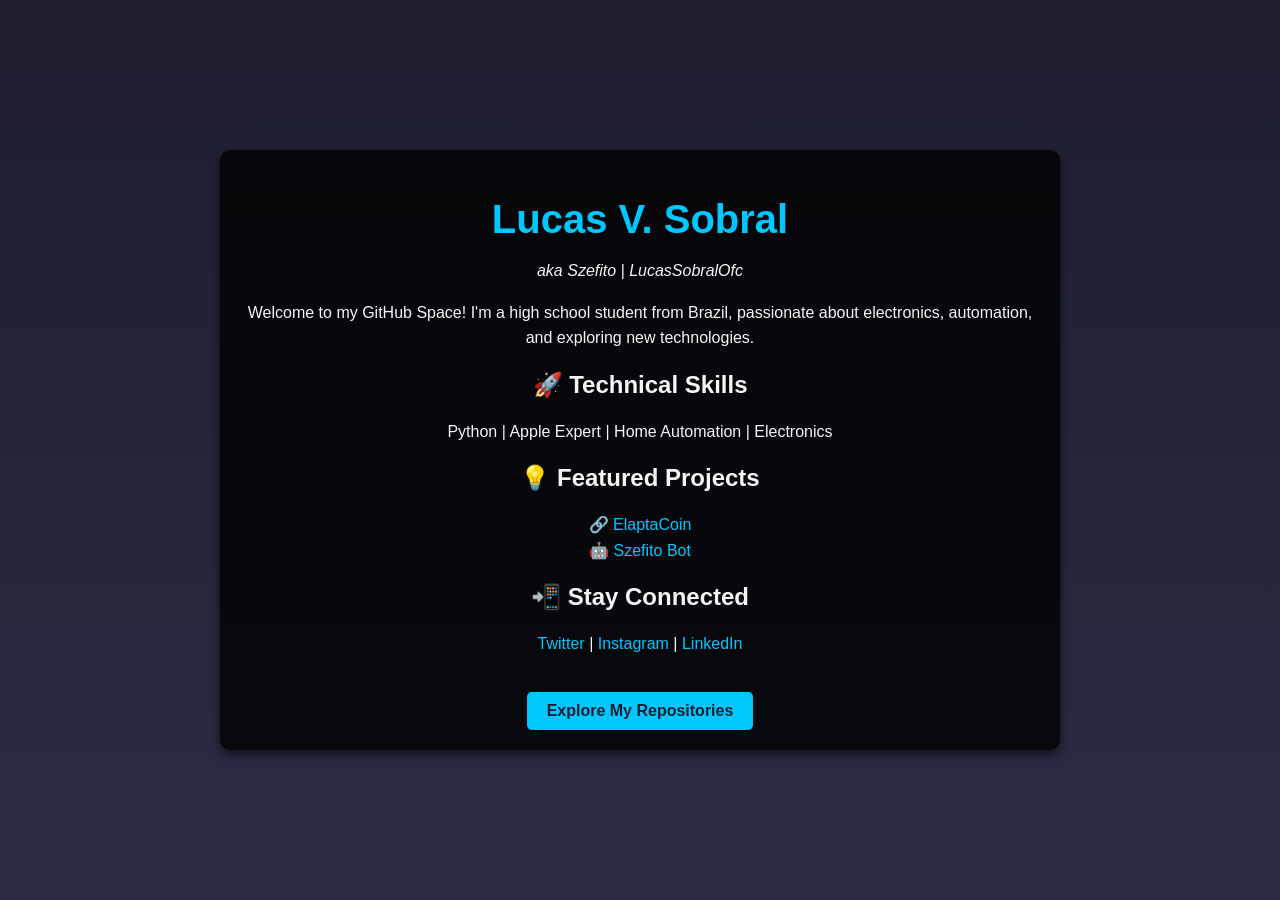
==== index.html @ 91c77571 "Create index.html" ====
<!DOCTYPE html>
<html lang="en">
<head>
  <meta charset="UTF-8">
  <meta name="viewport" content="width=device-width, initial-scale=1.0">
  <title>Lucas V. Sobral - GitHub Space</title>
  <style>
    body {
      font-family: Arial, sans-serif;
      margin: 0;
      padding: 0;
      background: linear-gradient(to bottom, #1e1e2f, #2b2b45);
      color: #f5f5f5;
      display: flex;
      justify-content: center;
      align-items: center;
      min-height: 100vh;
    }

    .container {
      max-width: 800px;
      text-align: center;
      background: rgba(0, 0, 0, 0.8);
      padding: 20px;
      border-radius: 10px;
      box-shadow: 0 4px 10px rgba(0, 0, 0, 0.6);
    }

    h1 {
      font-size: 2.5rem;
      margin-bottom: 10px;
      color: #00c8ff;
    }

    p {
      font-size: 1rem;
      line-height: 1.6;
    }

    a {
      color: #00c8ff;
      text-decoration: none;
    }

    a:hover {
      text-decoration: underline;
    }

    .skills, .projects, .contact {
      margin: 20px 0;
    }

    .button {
      display: inline-block;
      margin-top: 15px;
      padding: 10px 20px;
      background: #00c8ff;
      color: #1e1e2f;
      text-decoration: none;
      border-radius: 5px;
      font-weight: bold;
      transition: background 0.3s ease;
    }

    .button:hover {
      background: #007b9e;
    }
  </style>
</head>
<body>
  <div class="container">
    <h1>Lucas V. Sobral</h1>
    <p><em>aka Szefito | LucasSobralOfc</em></p>
    <p>Welcome to my GitHub Space! I'm a high school student from Brazil, passionate about electronics, automation, and exploring new technologies.</p>

    <div class="skills">
      <h2>🚀 Technical Skills</h2>
      <p>Python | Apple Expert | Home Automation | Electronics</p>
    </div>

    <div class="projects">
      <h2>💡 Featured Projects</h2>
      <p>
        🔗 <a href="https://github.com/your-elaptacoin-repo">ElaptaCoin</a><br>
        🤖 <a href="https://github.com/your-szefito-bot-repo">Szefito Bot</a>
      </p>
    </div>

    <div class="contact">
      <h2>📲 Stay Connected</h2>
      <p>
        <a href="https://twitter.com/takszefito">Twitter</a> | 
        <a href="https://instagram.com/lucassobralofc">Instagram</a> | 
        <a href="https://linkedin.com/in/lucassobralofc">LinkedIn</a>
      </p>
    </div>

    <a class="button" href="https://github.com/lucassobral">Explore My Repositories</a>
  </div>
</body>
</html>
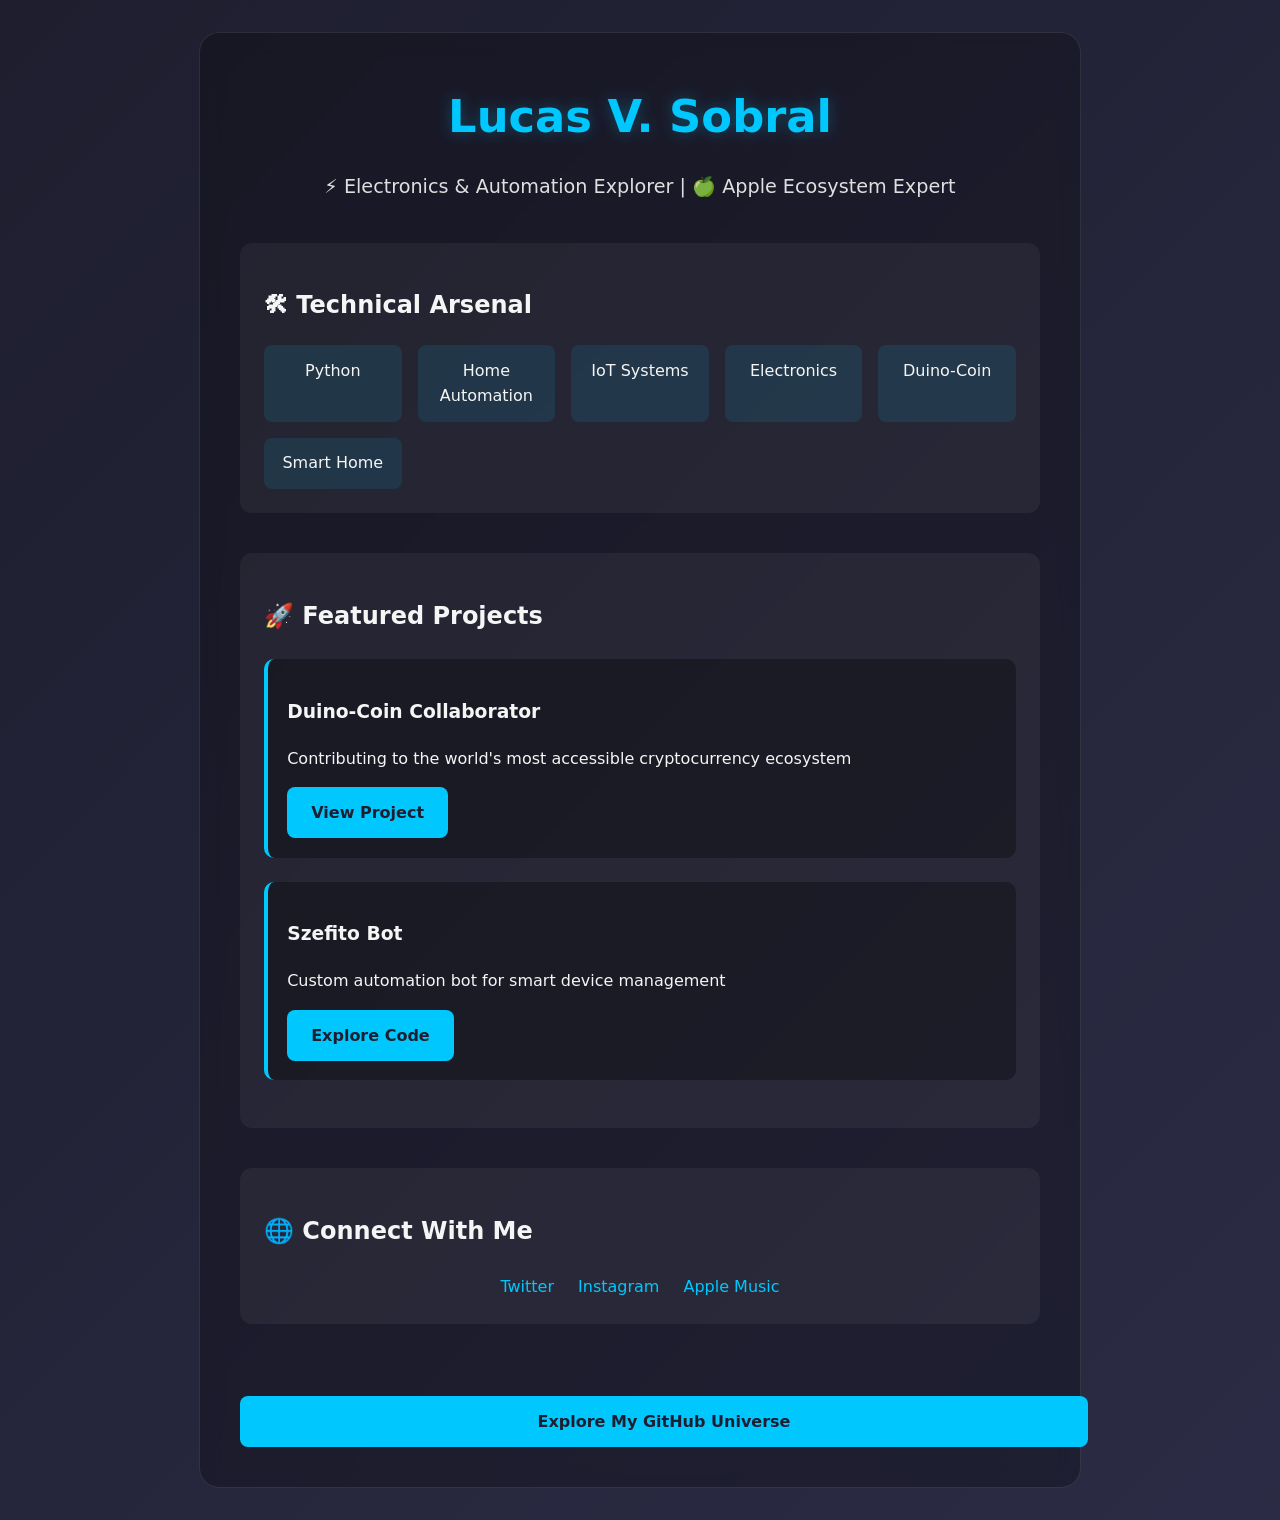
==== commit 3bbd329c: "Update index.html, improved ui and added logos." ====
--- a/index.html
+++ b/index.html
@@ -3,99 +3,200 @@
 <head>
   <meta charset="UTF-8">
   <meta name="viewport" content="width=device-width, initial-scale=1.0">
-  <title>Lucas V. Sobral - GitHub Space</title>
+  <title>Lucas V. Sobral | Tech Enthusiast</title>
   <style>
+    :root {
+      --primary: #00c8ff;
+      --secondary: #2b2b45;
+      --background: #1e1e2f;
+    }
+
+    @keyframes fadeIn {
+      from { opacity: 0; transform: translateY(20px); }
+      to { opacity: 1; transform: translateY(0); }
+    }
+
     body {
-      font-family: Arial, sans-serif;
+      font-family: 'Segoe UI', system-ui, sans-serif;
       margin: 0;
-      padding: 0;
-      background: linear-gradient(to bottom, #1e1e2f, #2b2b45);
+      padding: 2rem;
+      background: linear-gradient(135deg, var(--background), var(--secondary));
       color: #f5f5f5;
-      display: flex;
-      justify-content: center;
-      align-items: center;
       min-height: 100vh;
+      line-height: 1.6;
     }
 
     .container {
       max-width: 800px;
+      margin: 0 auto;
+      background: rgba(0, 0, 0, 0.25);
+      padding: 2.5rem;
+      border-radius: 20px;
+      backdrop-filter: blur(10px);
+      animation: fadeIn 0.8s ease-out;
+      border: 1px solid rgba(255, 255, 255, 0.1);
+    }
+
+    .profile-header {
       text-align: center;
-      background: rgba(0, 0, 0, 0.8);
-      padding: 20px;
+      margin-bottom: 2.5rem;
+    }
+
+    h1 {
+      font-size: 2.8rem;
+      margin: 0.5rem 0;
+      color: var(--primary);
+      text-shadow: 0 0 15px rgba(0, 200, 255, 0.3);
+    }
+
+    .tagline {
+      font-size: 1.2rem;
+      opacity: 0.9;
+    }
+
+    .section {
+      margin: 2.5rem 0;
+      padding: 1.5rem;
+      background: rgba(255, 255, 255, 0.05);
+      border-radius: 12px;
+      transition: transform 0.3s ease;
+    }
+
+    .section:hover {
+      transform: translateY(-5px);
+    }
+
+    .skills-grid {
+      display: grid;
+      grid-template-columns: repeat(auto-fit, minmax(120px, 1fr));
+      gap: 1rem;
+      margin-top: 1rem;
+    }
+
+    .skill-item {
+      padding: 0.8rem;
+      background: rgba(0, 200, 255, 0.1);
+      border-radius: 8px;
+      text-align: center;
+      font-weight: 500;
+    }
+
+    .project-card {
+      margin: 1.5rem 0;
+      padding: 1.2rem;
+      background: rgba(0, 0, 0, 0.3);
       border-radius: 10px;
-      box-shadow: 0 4px 10px rgba(0, 0, 0, 0.6);
-    }
-
-    h1 {
-      font-size: 2.5rem;
-      margin-bottom: 10px;
-      color: #00c8ff;
-    }
-
-    p {
-      font-size: 1rem;
-      line-height: 1.6;
+      border-left: 4px solid var(--primary);
+    }
+
+    .button {
+      display: inline-flex;
+      align-items: center;
+      gap: 0.5rem;
+      padding: 0.8rem 1.5rem;
+      background: var(--primary);
+      color: var(--background);
+      border-radius: 8px;
+      font-weight: 600;
+      transition: all 0.3s ease;
+      text-decoration: none;
+    }
+
+    .button:hover {
+      transform: scale(1.05);
+      box-shadow: 0 0 20px rgba(0, 200, 255, 0.4);
+    }
+
+    .social-links {
+      display: flex;
+      gap: 1.5rem;
+      justify-content: center;
+      margin-top: 1.5rem;
     }
 
     a {
-      color: #00c8ff;
+      color: var(--primary);
       text-decoration: none;
-    }
-
-    a:hover {
-      text-decoration: underline;
-    }
-
-    .skills, .projects, .contact {
-      margin: 20px 0;
-    }
-
-    .button {
-      display: inline-block;
-      margin-top: 15px;
-      padding: 10px 20px;
-      background: #00c8ff;
-      color: #1e1e2f;
-      text-decoration: none;
-      border-radius: 5px;
-      font-weight: bold;
-      transition: background 0.3s ease;
-    }
-
-    .button:hover {
-      background: #007b9e;
+      position: relative;
+    }
+
+    a::after {
+      content: '';
+      position: absolute;
+      bottom: -2px;
+      left: 0;
+      width: 0;
+      height: 2px;
+      background: var(--primary);
+      transition: width 0.3s ease;
+    }
+
+    a:hover::after {
+      width: 100%;
+    }
+
+    @media (max-width: 768px) {
+      .container {
+        padding: 1.5rem;
+        margin: 1rem;
+      }
+      
+      h1 {
+        font-size: 2rem;
+      }
     }
   </style>
 </head>
 <body>
   <div class="container">
-    <h1>Lucas V. Sobral</h1>
-    <p><em>aka Szefito | LucasSobralOfc</em></p>
-    <p>Welcome to my GitHub Space! I'm a high school student from Brazil, passionate about electronics, automation, and exploring new technologies.</p>
-
-    <div class="skills">
-      <h2>🚀 Technical Skills</h2>
-      <p>Python | Apple Expert | Home Automation | Electronics</p>
-    </div>
-
-    <div class="projects">
-      <h2>💡 Featured Projects</h2>
-      <p>
-        🔗 <a href="https://github.com/your-elaptacoin-repo">ElaptaCoin</a><br>
-        🤖 <a href="https://github.com/your-szefito-bot-repo">Szefito Bot</a>
-      </p>
-    </div>
-
-    <div class="contact">
-      <h2>📲 Stay Connected</h2>
-      <p>
-        <a href="https://twitter.com/takszefito">Twitter</a> | 
-        <a href="https://instagram.com/lucassobralofc">Instagram</a> | 
-        <a href="https://linkedin.com/in/lucassobralofc">LinkedIn</a>
-      </p>
-    </div>
-
-    <a class="button" href="https://github.com/lucassobral">Explore My Repositories</a>
+    <header class="profile-header">
+      <h1>Lucas V. Sobral</h1>
+      <p class="tagline">⚡ Electronics & Automation Explorer | 🍏 Apple Ecosystem Expert</p>
+    </header>
+
+    <section class="section">
+      <h2>🛠 Technical Arsenal</h2>
+      <div class="skills-grid">
+        <div class="skill-item">Python</div>
+        <div class="skill-item">Home Automation</div>
+        <div class="skill-item">IoT Systems</div>
+        <div class="skill-item">Electronics</div>
+        <div class="skill-item">Duino-Coin</div>
+        <div class="skill-item">Smart Home</div>
+      </div>
+    </section>
+
+    <section class="section">
+      <h2>🚀 Featured Projects</h2>
+      <div class="project-card">
+        <h3>Duino-Coin Collaborator</h3>
+        <p>Contributing to the world's most accessible cryptocurrency ecosystem</p>
+        <a href="https://github.com/revoxhere/duinocoin" class="button">
+          <span>View Project</span>
+        </a>
+      </div>
+
+      <div class="project-card">
+        <h3>Szefito Bot</h3>
+        <p>Custom automation bot for smart device management</p>
+        <a href="https://github.com/lucassobralofc/szefito-bot" class="button">
+          <span>Explore Code</span>
+        </a>
+      </div>
+    </section>
+
+    <section class="section">
+      <h2>🌐 Connect With Me</h2>
+      <div class="social-links">
+        <a href="https://twitter.com/takszefito" target="_blank">Twitter</a>
+        <a href="https://instagram.com/lucassobralofc" target="_blank">Instagram</a>
+        <a href="https://music.apple.com/profile/lucassobralofc" target="_blank">Apple Music</a>
+      </div>
+    </section>
+
+    <a href="https://github.com/lucassobralofc" class="button" style="width: 100%; justify-content: center; margin-top: 2rem;">
+      Explore My GitHub Universe
+    </a>
   </div>
 </body>
 </html>
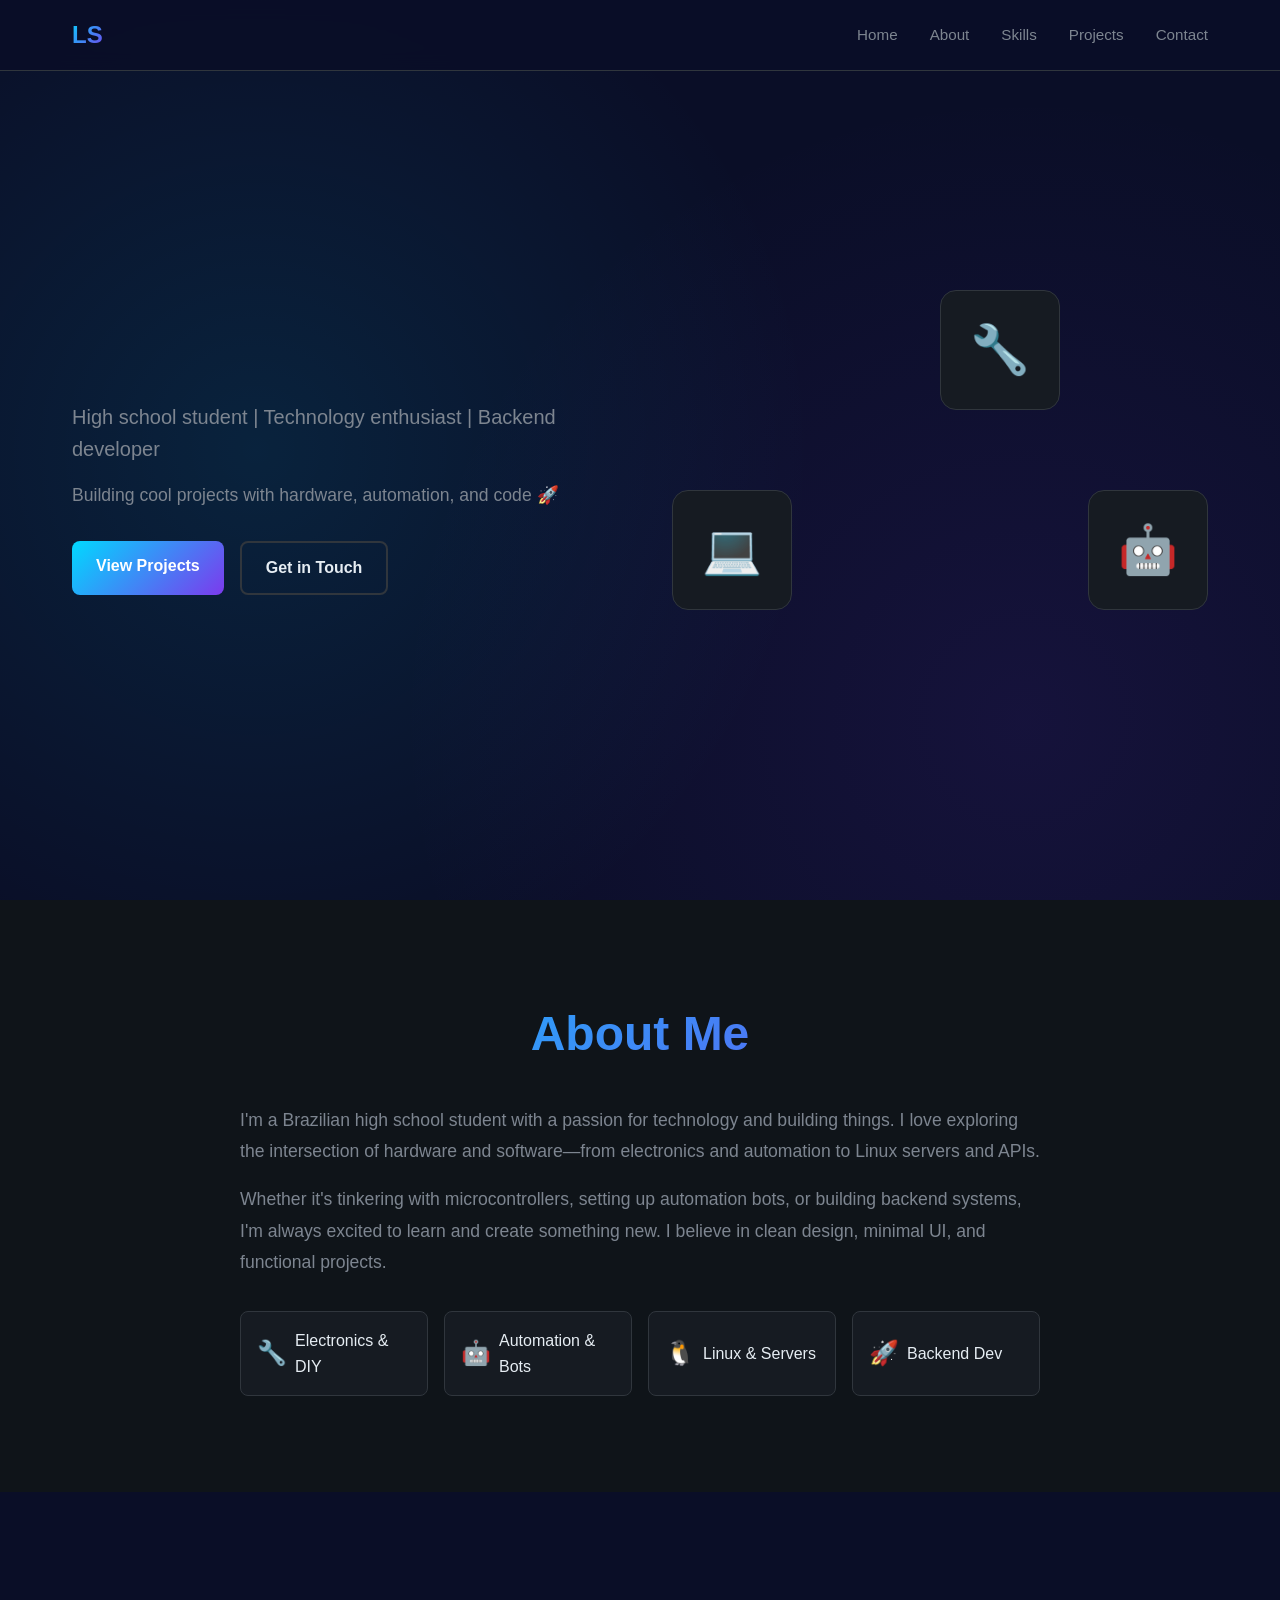
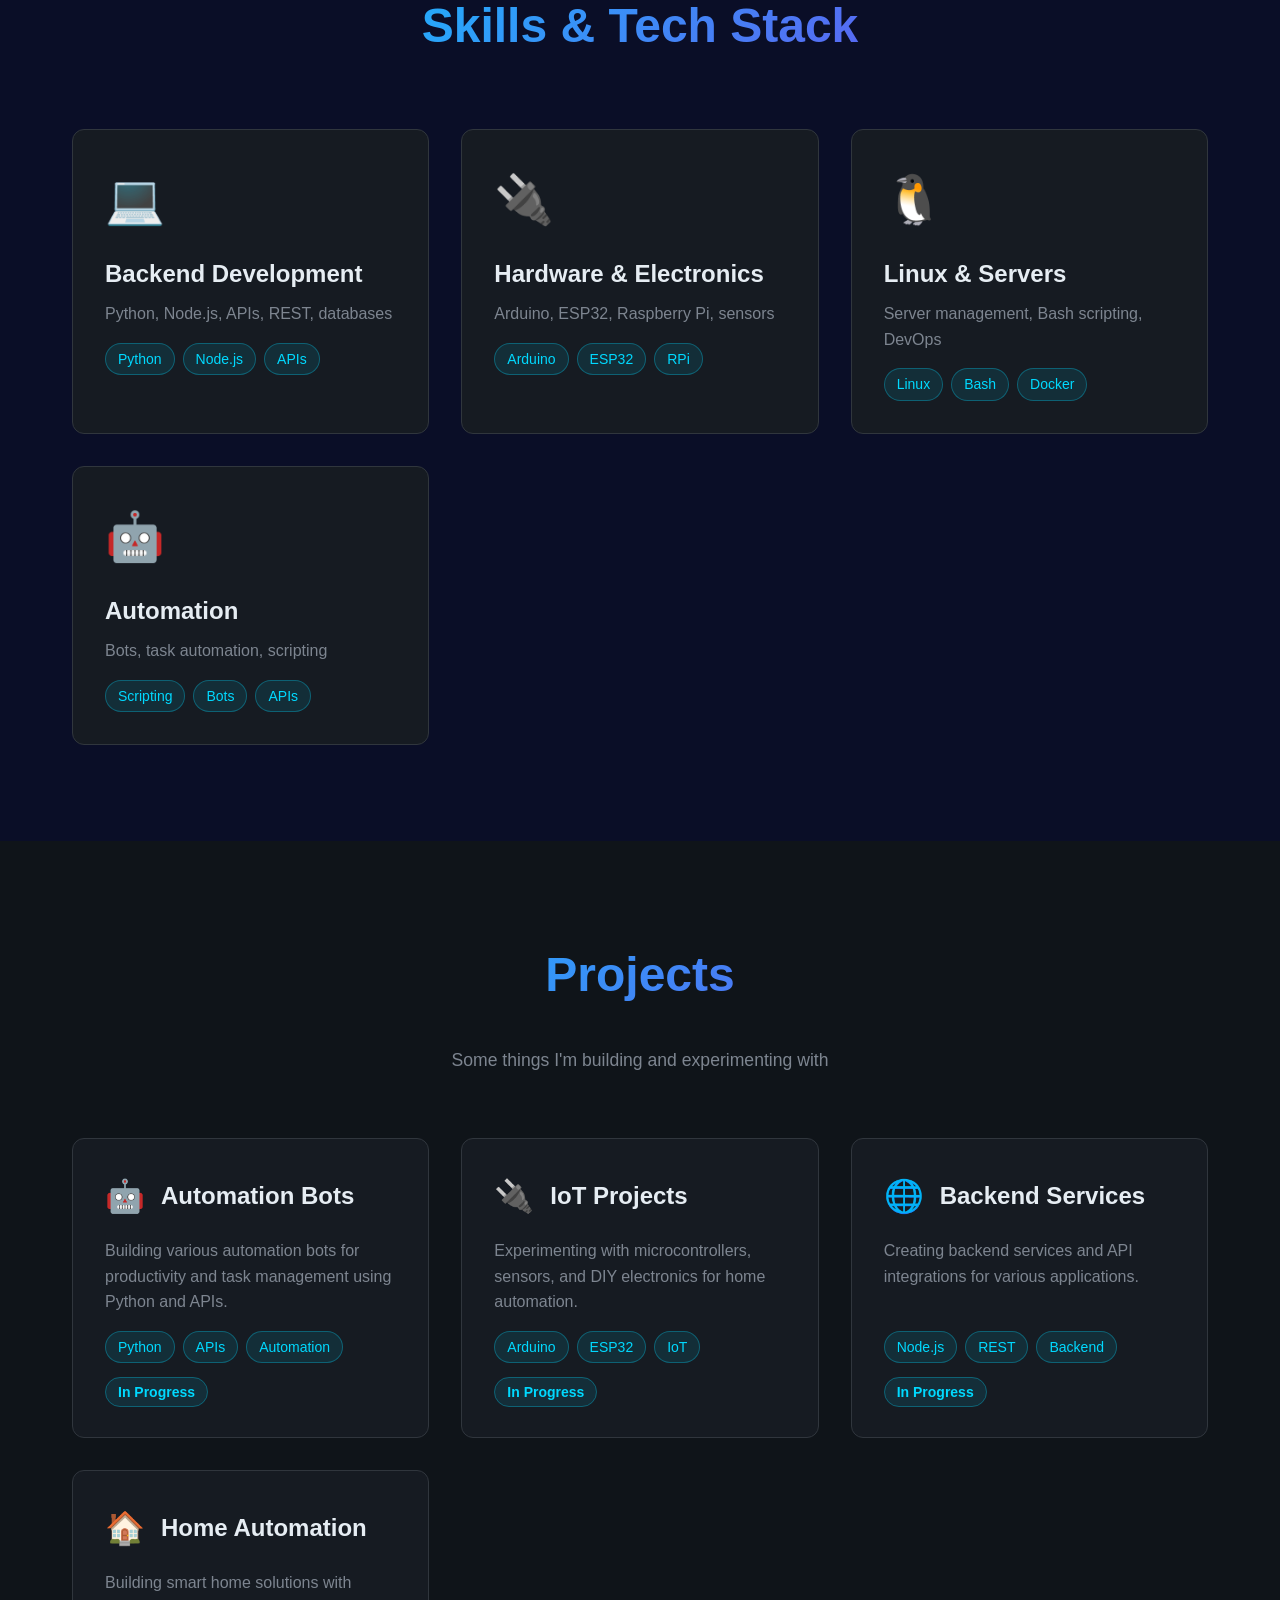
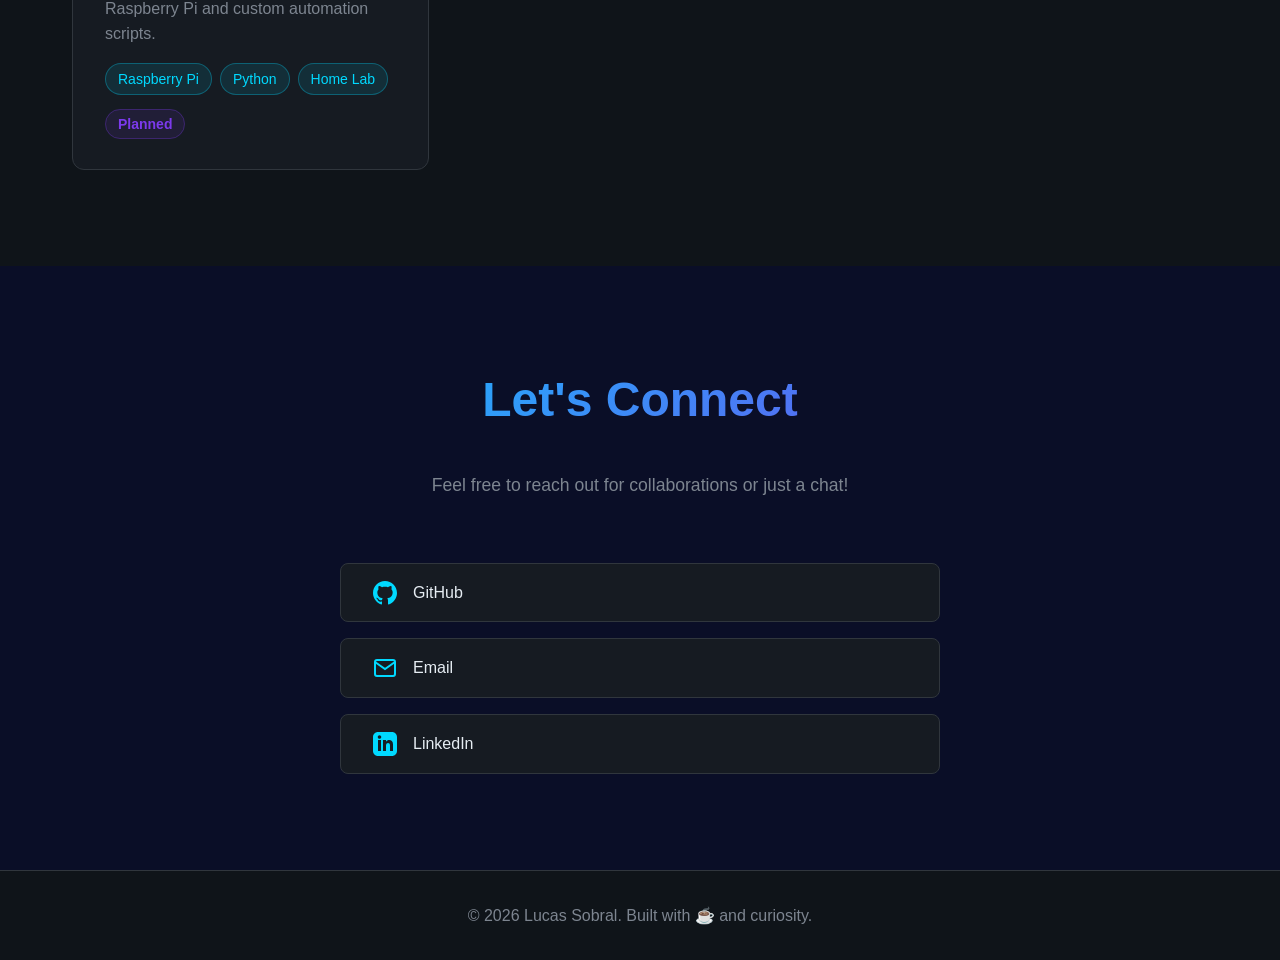
==== commit aea9cbef: "Create GitHub profile README and personal website Co-authored-by: lucassobralofc <123247947+lucassob" ====
--- a/index.html
+++ b/index.html
@@ -1,202 +1,269 @@
 <!DOCTYPE html>
 <html lang="en">
 <head>
-  <meta charset="UTF-8">
-  <meta name="viewport" content="width=device-width, initial-scale=1.0">
-  <title>Lucas V. Sobral | Tech Enthusiast</title>
-  <style>
-    :root {
-      --primary: #00c8ff;
-      --secondary: #2b2b45;
-      --background: #1e1e2f;
-    }
-
-    @keyframes fadeIn {
-      from { opacity: 0; transform: translateY(20px); }
-      to { opacity: 1; transform: translateY(0); }
-    }
-
-    body {
-      font-family: 'Segoe UI', system-ui, sans-serif;
-      margin: 0;
-      padding: 2rem;
-      background: linear-gradient(135deg, var(--background), var(--secondary));
-      color: #f5f5f5;
-      min-height: 100vh;
-      line-height: 1.6;
-    }
-
-    .container {
-      max-width: 800px;
-      margin: 0 auto;
-      background: rgba(0, 0, 0, 0.25);
-      padding: 2.5rem;
-      border-radius: 20px;
-      backdrop-filter: blur(10px);
-      animation: fadeIn 0.8s ease-out;
-      border: 1px solid rgba(255, 255, 255, 0.1);
-    }
-
-    .profile-header {
-      text-align: center;
-      margin-bottom: 2.5rem;
-    }
-
-    h1 {
-      font-size: 2.8rem;
-      margin: 0.5rem 0;
-      color: var(--primary);
-      text-shadow: 0 0 15px rgba(0, 200, 255, 0.3);
-    }
-
-    .tagline {
-      font-size: 1.2rem;
-      opacity: 0.9;
-    }
-
-    .section {
-      margin: 2.5rem 0;
-      padding: 1.5rem;
-      background: rgba(255, 255, 255, 0.05);
-      border-radius: 12px;
-      transition: transform 0.3s ease;
-    }
-
-    .section:hover {
-      transform: translateY(-5px);
-    }
-
-    .skills-grid {
-      display: grid;
-      grid-template-columns: repeat(auto-fit, minmax(120px, 1fr));
-      gap: 1rem;
-      margin-top: 1rem;
-    }
-
-    .skill-item {
-      padding: 0.8rem;
-      background: rgba(0, 200, 255, 0.1);
-      border-radius: 8px;
-      text-align: center;
-      font-weight: 500;
-    }
-
-    .project-card {
-      margin: 1.5rem 0;
-      padding: 1.2rem;
-      background: rgba(0, 0, 0, 0.3);
-      border-radius: 10px;
-      border-left: 4px solid var(--primary);
-    }
-
-    .button {
-      display: inline-flex;
-      align-items: center;
-      gap: 0.5rem;
-      padding: 0.8rem 1.5rem;
-      background: var(--primary);
-      color: var(--background);
-      border-radius: 8px;
-      font-weight: 600;
-      transition: all 0.3s ease;
-      text-decoration: none;
-    }
-
-    .button:hover {
-      transform: scale(1.05);
-      box-shadow: 0 0 20px rgba(0, 200, 255, 0.4);
-    }
-
-    .social-links {
-      display: flex;
-      gap: 1.5rem;
-      justify-content: center;
-      margin-top: 1.5rem;
-    }
-
-    a {
-      color: var(--primary);
-      text-decoration: none;
-      position: relative;
-    }
-
-    a::after {
-      content: '';
-      position: absolute;
-      bottom: -2px;
-      left: 0;
-      width: 0;
-      height: 2px;
-      background: var(--primary);
-      transition: width 0.3s ease;
-    }
-
-    a:hover::after {
-      width: 100%;
-    }
-
-    @media (max-width: 768px) {
-      .container {
-        padding: 1.5rem;
-        margin: 1rem;
-      }
-      
-      h1 {
-        font-size: 2rem;
-      }
-    }
-  </style>
+    <meta charset="UTF-8">
+    <meta name="viewport" content="width=device-width, initial-scale=1.0">
+    <meta name="description" content="Lucas Sobral - Brazilian high school student passionate about technology, electronics, and backend development.">
+    <meta name="author" content="Lucas Sobral">
+    <title>Lucas Sobral | Developer & Tech Enthusiast</title>
+    <link rel="stylesheet" href="styles.css">
 </head>
 <body>
-  <div class="container">
-    <header class="profile-header">
-      <h1>Lucas V. Sobral</h1>
-      <p class="tagline">⚡ Electronics & Automation Explorer | 🍏 Apple Ecosystem Expert</p>
-    </header>
-
-    <section class="section">
-      <h2>🛠 Technical Arsenal</h2>
-      <div class="skills-grid">
-        <div class="skill-item">Python</div>
-        <div class="skill-item">Home Automation</div>
-        <div class="skill-item">IoT Systems</div>
-        <div class="skill-item">Electronics</div>
-        <div class="skill-item">Duino-Coin</div>
-        <div class="skill-item">Smart Home</div>
-      </div>
-    </section>
-
-    <section class="section">
-      <h2>🚀 Featured Projects</h2>
-      <div class="project-card">
-        <h3>Duino-Coin Collaborator</h3>
-        <p>Contributing to the world's most accessible cryptocurrency ecosystem</p>
-        <a href="https://github.com/revoxhere/duinocoin" class="button">
-          <span>View Project</span>
-        </a>
-      </div>
-
-      <div class="project-card">
-        <h3>Szefito Bot</h3>
-        <p>Custom automation bot for smart device management</p>
-        <a href="https://github.com/lucassobralofc/szefito-bot" class="button">
-          <span>Explore Code</span>
-        </a>
-      </div>
-    </section>
-
-    <section class="section">
-      <h2>🌐 Connect With Me</h2>
-      <div class="social-links">
-        <a href="https://twitter.com/takszefito" target="_blank">Twitter</a>
-        <a href="https://instagram.com/lucassobralofc" target="_blank">Instagram</a>
-        <a href="https://music.apple.com/profile/lucassobralofc" target="_blank">Apple Music</a>
-      </div>
-    </section>
-
-    <a href="https://github.com/lucassobralofc" class="button" style="width: 100%; justify-content: center; margin-top: 2rem;">
-      Explore My GitHub Universe
-    </a>
-  </div>
+    <!-- Navigation -->
+    <nav class="navbar">
+        <div class="container nav-container">
+            <a href="#" class="logo">LS</a>
+            <ul class="nav-menu" id="navMenu">
+                <li><a href="#home" class="nav-link">Home</a></li>
+                <li><a href="#about" class="nav-link">About</a></li>
+                <li><a href="#skills" class="nav-link">Skills</a></li>
+                <li><a href="#projects" class="nav-link">Projects</a></li>
+                <li><a href="#contact" class="nav-link">Contact</a></li>
+            </ul>
+            <button class="hamburger" id="hamburger">
+                <span></span>
+                <span></span>
+                <span></span>
+            </button>
+        </div>
+    </nav>
+
+    <!-- Hero Section -->
+    <section id="home" class="hero">
+        <div class="container hero-container">
+            <div class="hero-content">
+                <h1 class="hero-title">
+                    Hi, I'm <span class="gradient-text">Lucas Sobral</span>
+                </h1>
+                <p class="hero-subtitle">
+                    High school student | Technology enthusiast | Backend developer
+                </p>
+                <p class="hero-description">
+                    Building cool projects with hardware, automation, and code 🚀
+                </p>
+                <div class="hero-buttons">
+                    <a href="#projects" class="btn btn-primary">View Projects</a>
+                    <a href="#contact" class="btn btn-secondary">Get in Touch</a>
+                </div>
+            </div>
+            <div class="hero-image">
+                <div class="floating-card">
+                    <span class="emoji">🔧</span>
+                </div>
+                <div class="floating-card delay-1">
+                    <span class="emoji">💻</span>
+                </div>
+                <div class="floating-card delay-2">
+                    <span class="emoji">🤖</span>
+                </div>
+            </div>
+        </div>
+    </section>
+
+    <!-- About Section -->
+    <section id="about" class="about">
+        <div class="container">
+            <h2 class="section-title">About Me</h2>
+            <div class="about-content">
+                <div class="about-text">
+                    <p>
+                        I'm a Brazilian high school student with a passion for technology and building things. 
+                        I love exploring the intersection of hardware and software—from electronics and automation 
+                        to Linux servers and APIs.
+                    </p>
+                    <p>
+                        Whether it's tinkering with microcontrollers, setting up automation bots, or building backend 
+                        systems, I'm always excited to learn and create something new. I believe in clean design, 
+                        minimal UI, and functional projects.
+                    </p>
+                    <div class="about-highlights">
+                        <div class="highlight-item">
+                            <span class="highlight-icon">🔧</span>
+                            <span>Electronics & DIY</span>
+                        </div>
+                        <div class="highlight-item">
+                            <span class="highlight-icon">🤖</span>
+                            <span>Automation & Bots</span>
+                        </div>
+                        <div class="highlight-item">
+                            <span class="highlight-icon">🐧</span>
+                            <span>Linux & Servers</span>
+                        </div>
+                        <div class="highlight-item">
+                            <span class="highlight-icon">🚀</span>
+                            <span>Backend Dev</span>
+                        </div>
+                    </div>
+                </div>
+            </div>
+        </div>
+    </section>
+
+    <!-- Skills Section -->
+    <section id="skills" class="skills">
+        <div class="container">
+            <h2 class="section-title">Skills & Tech Stack</h2>
+            <div class="skills-grid">
+                <div class="skill-card">
+                    <div class="skill-icon">💻</div>
+                    <h3>Backend Development</h3>
+                    <p>Python, Node.js, APIs, REST, databases</p>
+                    <div class="skill-tags">
+                        <span class="tag">Python</span>
+                        <span class="tag">Node.js</span>
+                        <span class="tag">APIs</span>
+                    </div>
+                </div>
+                <div class="skill-card">
+                    <div class="skill-icon">🔌</div>
+                    <h3>Hardware & Electronics</h3>
+                    <p>Arduino, ESP32, Raspberry Pi, sensors</p>
+                    <div class="skill-tags">
+                        <span class="tag">Arduino</span>
+                        <span class="tag">ESP32</span>
+                        <span class="tag">RPi</span>
+                    </div>
+                </div>
+                <div class="skill-card">
+                    <div class="skill-icon">🐧</div>
+                    <h3>Linux & Servers</h3>
+                    <p>Server management, Bash scripting, DevOps</p>
+                    <div class="skill-tags">
+                        <span class="tag">Linux</span>
+                        <span class="tag">Bash</span>
+                        <span class="tag">Docker</span>
+                    </div>
+                </div>
+                <div class="skill-card">
+                    <div class="skill-icon">🤖</div>
+                    <h3>Automation</h3>
+                    <p>Bots, task automation, scripting</p>
+                    <div class="skill-tags">
+                        <span class="tag">Scripting</span>
+                        <span class="tag">Bots</span>
+                        <span class="tag">APIs</span>
+                    </div>
+                </div>
+            </div>
+        </div>
+    </section>
+
+    <!-- Projects Section -->
+    <section id="projects" class="projects">
+        <div class="container">
+            <h2 class="section-title">Projects</h2>
+            <p class="section-subtitle">Some things I'm building and experimenting with</p>
+            <div class="projects-grid">
+                <div class="project-card">
+                    <div class="project-header">
+                        <span class="project-icon">🤖</span>
+                        <h3>Automation Bots</h3>
+                    </div>
+                    <p class="project-description">
+                        Building various automation bots for productivity and task management using Python and APIs.
+                    </p>
+                    <div class="project-tags">
+                        <span class="tag">Python</span>
+                        <span class="tag">APIs</span>
+                        <span class="tag">Automation</span>
+                    </div>
+                    <div class="project-status">
+                        <span class="status-badge in-progress">In Progress</span>
+                    </div>
+                </div>
+                <div class="project-card">
+                    <div class="project-header">
+                        <span class="project-icon">🔌</span>
+                        <h3>IoT Projects</h3>
+                    </div>
+                    <p class="project-description">
+                        Experimenting with microcontrollers, sensors, and DIY electronics for home automation.
+                    </p>
+                    <div class="project-tags">
+                        <span class="tag">Arduino</span>
+                        <span class="tag">ESP32</span>
+                        <span class="tag">IoT</span>
+                    </div>
+                    <div class="project-status">
+                        <span class="status-badge in-progress">In Progress</span>
+                    </div>
+                </div>
+                <div class="project-card">
+                    <div class="project-header">
+                        <span class="project-icon">🌐</span>
+                        <h3>Backend Services</h3>
+                    </div>
+                    <p class="project-description">
+                        Creating backend services and API integrations for various applications.
+                    </p>
+                    <div class="project-tags">
+                        <span class="tag">Node.js</span>
+                        <span class="tag">REST</span>
+                        <span class="tag">Backend</span>
+                    </div>
+                    <div class="project-status">
+                        <span class="status-badge in-progress">In Progress</span>
+                    </div>
+                </div>
+                <div class="project-card">
+                    <div class="project-header">
+                        <span class="project-icon">🏠</span>
+                        <h3>Home Automation</h3>
+                    </div>
+                    <p class="project-description">
+                        Building smart home solutions with Raspberry Pi and custom automation scripts.
+                    </p>
+                    <div class="project-tags">
+                        <span class="tag">Raspberry Pi</span>
+                        <span class="tag">Python</span>
+                        <span class="tag">Home Lab</span>
+                    </div>
+                    <div class="project-status">
+                        <span class="status-badge planned">Planned</span>
+                    </div>
+                </div>
+            </div>
+        </div>
+    </section>
+
+    <!-- Contact Section -->
+    <section id="contact" class="contact">
+        <div class="container">
+            <h2 class="section-title">Let's Connect</h2>
+            <p class="section-subtitle">Feel free to reach out for collaborations or just a chat!</p>
+            <div class="contact-content">
+                <div class="contact-links">
+                    <a href="https://github.com/lucassobralofc" target="_blank" class="contact-link">
+                        <svg class="contact-icon" viewBox="0 0 24 24" fill="currentColor">
+                            <path d="M12 0c-6.626 0-12 5.373-12 12 0 5.302 3.438 9.8 8.207 11.387.599.111.793-.261.793-.577v-2.234c-3.338.726-4.033-1.416-4.033-1.416-.546-1.387-1.333-1.756-1.333-1.756-1.089-.745.083-.729.083-.729 1.205.084 1.839 1.237 1.839 1.237 1.07 1.834 2.807 1.304 3.492.997.107-.775.418-1.305.762-1.604-2.665-.305-5.467-1.334-5.467-5.931 0-1.311.469-2.381 1.236-3.221-.124-.303-.535-1.524.117-3.176 0 0 1.008-.322 3.301 1.23.957-.266 1.983-.399 3.003-.404 1.02.005 2.047.138 3.006.404 2.291-1.552 3.297-1.23 3.297-1.23.653 1.653.242 2.874.118 3.176.77.84 1.235 1.911 1.235 3.221 0 4.609-2.807 5.624-5.479 5.921.43.372.823 1.102.823 2.222v3.293c0 .319.192.694.801.576 4.765-1.589 8.199-6.086 8.199-11.386 0-6.627-5.373-12-12-12z"/>
+                        </svg>
+                        <span>GitHub</span>
+                    </a>
+                    <a href="mailto:lucassobral@example.com" class="contact-link">
+                        <svg class="contact-icon" viewBox="0 0 24 24" fill="none" stroke="currentColor" stroke-width="2">
+                            <path d="M4 4h16c1.1 0 2 .9 2 2v12c0 1.1-.9 2-2 2H4c-1.1 0-2-.9-2-2V6c0-1.1.9-2 2-2z"></path>
+                            <polyline points="22,6 12,13 2,6"></polyline>
+                        </svg>
+                        <span>Email</span>
+                    </a>
+                    <a href="https://linkedin.com/in/lucassobral" target="_blank" class="contact-link">
+                        <svg class="contact-icon" viewBox="0 0 24 24" fill="currentColor">
+                            <path d="M19 0h-14c-2.761 0-5 2.239-5 5v14c0 2.761 2.239 5 5 5h14c2.762 0 5-2.239 5-5v-14c0-2.761-2.238-5-5-5zm-11 19h-3v-11h3v11zm-1.5-12.268c-.966 0-1.75-.79-1.75-1.764s.784-1.764 1.75-1.764 1.75.79 1.75 1.764-.783 1.764-1.75 1.764zm13.5 12.268h-3v-5.604c0-3.368-4-3.113-4 0v5.604h-3v-11h3v1.765c1.396-2.586 7-2.777 7 2.476v6.759z"/>
+                        </svg>
+                        <span>LinkedIn</span>
+                    </a>
+                </div>
+            </div>
+        </div>
+    </section>
+
+    <!-- Footer -->
+    <footer class="footer">
+        <div class="container">
+            <p>&copy; 2026 Lucas Sobral. Built with ☕ and curiosity.</p>
+        </div>
+    </footer>
+
+    <script src="script.js"></script>
 </body>
 </html>
--- a/styles.css
+++ b/styles.css
@@ -0,0 +1,649 @@
+/* ===========================
+   CSS Reset & Base Styles
+   =========================== */
+* {
+    margin: 0;
+    padding: 0;
+    box-sizing: border-box;
+}
+
+:root {
+    /* Colors */
+    --bg-primary: #0a0e27;
+    --bg-secondary: #0f1419;
+    --bg-card: #161b22;
+    --text-primary: #e6edf3;
+    --text-secondary: #7d8590;
+    --accent-primary: #00d9ff;
+    --accent-secondary: #7c3aed;
+    --border-color: #30363d;
+    --gradient: linear-gradient(135deg, #00d9ff 0%, #7c3aed 100%);
+    
+    /* Spacing */
+    --spacing-xs: 0.5rem;
+    --spacing-sm: 1rem;
+    --spacing-md: 2rem;
+    --spacing-lg: 4rem;
+    --spacing-xl: 6rem;
+    
+    /* Typography */
+    --font-primary: -apple-system, BlinkMacSystemFont, 'Segoe UI', 'Roboto', 'Helvetica', 'Arial', sans-serif;
+    --font-mono: 'SF Mono', 'Monaco', 'Inconsolata', 'Fira Code', monospace;
+    
+    /* Transitions */
+    --transition: all 0.3s cubic-bezier(0.4, 0, 0.2, 1);
+}
+
+html {
+    scroll-behavior: smooth;
+}
+
+body {
+    font-family: var(--font-primary);
+    background-color: var(--bg-primary);
+    color: var(--text-primary);
+    line-height: 1.6;
+    overflow-x: hidden;
+}
+
+.container {
+    max-width: 1200px;
+    margin: 0 auto;
+    padding: 0 var(--spacing-md);
+}
+
+/* ===========================
+   Navigation
+   =========================== */
+.navbar {
+    position: fixed;
+    top: 0;
+    width: 100%;
+    background-color: rgba(10, 14, 39, 0.95);
+    backdrop-filter: blur(10px);
+    border-bottom: 1px solid var(--border-color);
+    z-index: 1000;
+    transition: var(--transition);
+}
+
+.navbar.scrolled {
+    box-shadow: 0 4px 12px rgba(0, 0, 0, 0.3);
+}
+
+.nav-container {
+    display: flex;
+    justify-content: space-between;
+    align-items: center;
+    padding: 1rem var(--spacing-md);
+}
+
+.logo {
+    font-size: 1.5rem;
+    font-weight: 700;
+    color: var(--text-primary);
+    text-decoration: none;
+    background: var(--gradient);
+    -webkit-background-clip: text;
+    -webkit-text-fill-color: transparent;
+    background-clip: text;
+}
+
+.nav-menu {
+    display: flex;
+    list-style: none;
+    gap: var(--spacing-md);
+}
+
+.nav-link {
+    color: var(--text-secondary);
+    text-decoration: none;
+    font-size: 0.95rem;
+    font-weight: 500;
+    transition: var(--transition);
+    position: relative;
+}
+
+.nav-link::after {
+    content: '';
+    position: absolute;
+    bottom: -5px;
+    left: 0;
+    width: 0;
+    height: 2px;
+    background: var(--gradient);
+    transition: var(--transition);
+}
+
+.nav-link:hover {
+    color: var(--text-primary);
+}
+
+.nav-link:hover::after {
+    width: 100%;
+}
+
+.hamburger {
+    display: none;
+    flex-direction: column;
+    gap: 5px;
+    background: none;
+    border: none;
+    cursor: pointer;
+}
+
+.hamburger span {
+    width: 25px;
+    height: 2px;
+    background-color: var(--text-primary);
+    transition: var(--transition);
+}
+
+/* ===========================
+   Hero Section
+   =========================== */
+.hero {
+    min-height: 100vh;
+    display: flex;
+    align-items: center;
+    padding-top: 80px;
+    position: relative;
+    overflow: hidden;
+}
+
+.hero::before {
+    content: '';
+    position: absolute;
+    top: 0;
+    left: 0;
+    right: 0;
+    bottom: 0;
+    background: radial-gradient(circle at 20% 50%, rgba(0, 217, 255, 0.1) 0%, transparent 50%),
+                radial-gradient(circle at 80% 80%, rgba(124, 58, 237, 0.1) 0%, transparent 50%);
+    pointer-events: none;
+}
+
+.hero-container {
+    display: grid;
+    grid-template-columns: 1fr 1fr;
+    gap: var(--spacing-lg);
+    align-items: center;
+    position: relative;
+    z-index: 1;
+}
+
+.hero-content {
+    animation: fadeInUp 1s ease-out;
+}
+
+.hero-title {
+    font-size: clamp(2.5rem, 5vw, 4rem);
+    font-weight: 700;
+    line-height: 1.2;
+    margin-bottom: var(--spacing-sm);
+}
+
+.gradient-text {
+    background: var(--gradient);
+    -webkit-background-clip: text;
+    -webkit-text-fill-color: transparent;
+    background-clip: text;
+}
+
+.hero-subtitle {
+    font-size: clamp(1rem, 2vw, 1.25rem);
+    color: var(--text-secondary);
+    margin-bottom: var(--spacing-sm);
+}
+
+.hero-description {
+    font-size: 1.1rem;
+    color: var(--text-secondary);
+    margin-bottom: var(--spacing-md);
+}
+
+.hero-buttons {
+    display: flex;
+    gap: var(--spacing-sm);
+    flex-wrap: wrap;
+}
+
+.btn {
+    padding: 0.75rem 1.5rem;
+    font-size: 1rem;
+    font-weight: 600;
+    text-decoration: none;
+    border-radius: 8px;
+    transition: var(--transition);
+    cursor: pointer;
+    border: none;
+    display: inline-block;
+}
+
+.btn-primary {
+    background: var(--gradient);
+    color: white;
+}
+
+.btn-primary:hover {
+    transform: translateY(-2px);
+    box-shadow: 0 8px 20px rgba(0, 217, 255, 0.3);
+}
+
+.btn-secondary {
+    background: transparent;
+    color: var(--text-primary);
+    border: 2px solid var(--border-color);
+}
+
+.btn-secondary:hover {
+    border-color: var(--accent-primary);
+    transform: translateY(-2px);
+}
+
+/* Hero Animation */
+.hero-image {
+    display: flex;
+    justify-content: center;
+    align-items: center;
+    position: relative;
+    height: 400px;
+}
+
+.floating-card {
+    position: absolute;
+    width: 120px;
+    height: 120px;
+    background: var(--bg-card);
+    border: 1px solid var(--border-color);
+    border-radius: 16px;
+    display: flex;
+    align-items: center;
+    justify-content: center;
+    animation: float 3s ease-in-out infinite;
+}
+
+.floating-card .emoji {
+    font-size: 3rem;
+}
+
+.floating-card:nth-child(1) {
+    top: 0;
+    left: 50%;
+    transform: translateX(-50%);
+}
+
+.floating-card:nth-child(2) {
+    bottom: 80px;
+    left: 0;
+    animation-delay: -1s;
+}
+
+.floating-card:nth-child(3) {
+    bottom: 80px;
+    right: 0;
+    animation-delay: -2s;
+}
+
+/* ===========================
+   About Section
+   =========================== */
+.about {
+    padding: var(--spacing-xl) 0;
+    background: var(--bg-secondary);
+}
+
+.section-title {
+    font-size: clamp(2rem, 4vw, 3rem);
+    text-align: center;
+    margin-bottom: var(--spacing-md);
+    background: var(--gradient);
+    -webkit-background-clip: text;
+    -webkit-text-fill-color: transparent;
+    background-clip: text;
+}
+
+.section-subtitle {
+    text-align: center;
+    color: var(--text-secondary);
+    font-size: 1.1rem;
+    margin-bottom: var(--spacing-lg);
+}
+
+.about-content {
+    max-width: 800px;
+    margin: 0 auto;
+}
+
+.about-text p {
+    font-size: 1.1rem;
+    line-height: 1.8;
+    color: var(--text-secondary);
+    margin-bottom: var(--spacing-sm);
+}
+
+.about-highlights {
+    display: grid;
+    grid-template-columns: repeat(auto-fit, minmax(150px, 1fr));
+    gap: var(--spacing-sm);
+    margin-top: var(--spacing-md);
+}
+
+.highlight-item {
+    background: var(--bg-card);
+    border: 1px solid var(--border-color);
+    padding: var(--spacing-sm);
+    border-radius: 8px;
+    display: flex;
+    align-items: center;
+    gap: var(--spacing-xs);
+    transition: var(--transition);
+}
+
+.highlight-item:hover {
+    border-color: var(--accent-primary);
+    transform: translateY(-2px);
+}
+
+.highlight-icon {
+    font-size: 1.5rem;
+}
+
+/* ===========================
+   Skills Section
+   =========================== */
+.skills {
+    padding: var(--spacing-xl) 0;
+}
+
+.skills-grid {
+    display: grid;
+    grid-template-columns: repeat(auto-fit, minmax(280px, 1fr));
+    gap: var(--spacing-md);
+    margin-top: var(--spacing-lg);
+}
+
+.skill-card {
+    background: var(--bg-card);
+    border: 1px solid var(--border-color);
+    padding: var(--spacing-md);
+    border-radius: 12px;
+    transition: var(--transition);
+}
+
+.skill-card:hover {
+    border-color: var(--accent-primary);
+    transform: translateY(-5px);
+    box-shadow: 0 10px 30px rgba(0, 217, 255, 0.2);
+}
+
+.skill-icon {
+    font-size: 3rem;
+    margin-bottom: var(--spacing-sm);
+}
+
+.skill-card h3 {
+    font-size: 1.5rem;
+    margin-bottom: var(--spacing-xs);
+    color: var(--text-primary);
+}
+
+.skill-card p {
+    color: var(--text-secondary);
+    margin-bottom: var(--spacing-sm);
+}
+
+.skill-tags {
+    display: flex;
+    flex-wrap: wrap;
+    gap: var(--spacing-xs);
+}
+
+.tag {
+    background: rgba(0, 217, 255, 0.1);
+    color: var(--accent-primary);
+    padding: 0.25rem 0.75rem;
+    border-radius: 20px;
+    font-size: 0.875rem;
+    border: 1px solid rgba(0, 217, 255, 0.3);
+}
+
+/* ===========================
+   Projects Section
+   =========================== */
+.projects {
+    padding: var(--spacing-xl) 0;
+    background: var(--bg-secondary);
+}
+
+.projects-grid {
+    display: grid;
+    grid-template-columns: repeat(auto-fit, minmax(300px, 1fr));
+    gap: var(--spacing-md);
+    margin-top: var(--spacing-lg);
+}
+
+.project-card {
+    background: var(--bg-card);
+    border: 1px solid var(--border-color);
+    padding: var(--spacing-md);
+    border-radius: 12px;
+    transition: var(--transition);
+    display: flex;
+    flex-direction: column;
+}
+
+.project-card:hover {
+    border-color: var(--accent-primary);
+    transform: translateY(-5px);
+    box-shadow: 0 10px 30px rgba(0, 217, 255, 0.2);
+}
+
+.project-header {
+    display: flex;
+    align-items: center;
+    gap: var(--spacing-sm);
+    margin-bottom: var(--spacing-sm);
+}
+
+.project-icon {
+    font-size: 2rem;
+}
+
+.project-header h3 {
+    font-size: 1.5rem;
+    color: var(--text-primary);
+}
+
+.project-description {
+    color: var(--text-secondary);
+    margin-bottom: var(--spacing-sm);
+    flex-grow: 1;
+}
+
+.project-tags {
+    display: flex;
+    flex-wrap: wrap;
+    gap: var(--spacing-xs);
+    margin-bottom: var(--spacing-sm);
+}
+
+.project-status {
+    margin-top: auto;
+}
+
+.status-badge {
+    padding: 0.375rem 0.75rem;
+    border-radius: 20px;
+    font-size: 0.875rem;
+    font-weight: 600;
+}
+
+.status-badge.in-progress {
+    background: rgba(0, 217, 255, 0.1);
+    color: var(--accent-primary);
+    border: 1px solid rgba(0, 217, 255, 0.3);
+}
+
+.status-badge.planned {
+    background: rgba(124, 58, 237, 0.1);
+    color: var(--accent-secondary);
+    border: 1px solid rgba(124, 58, 237, 0.3);
+}
+
+/* ===========================
+   Contact Section
+   =========================== */
+.contact {
+    padding: var(--spacing-xl) 0;
+}
+
+.contact-content {
+    max-width: 600px;
+    margin: 0 auto;
+}
+
+.contact-links {
+    display: flex;
+    flex-direction: column;
+    gap: var(--spacing-sm);
+    margin-top: var(--spacing-lg);
+}
+
+.contact-link {
+    display: flex;
+    align-items: center;
+    gap: var(--spacing-sm);
+    padding: var(--spacing-sm) var(--spacing-md);
+    background: var(--bg-card);
+    border: 1px solid var(--border-color);
+    border-radius: 8px;
+    text-decoration: none;
+    color: var(--text-primary);
+    transition: var(--transition);
+}
+
+.contact-link:hover {
+    border-color: var(--accent-primary);
+    transform: translateX(5px);
+}
+
+.contact-icon {
+    width: 24px;
+    height: 24px;
+    color: var(--accent-primary);
+}
+
+/* ===========================
+   Footer
+   =========================== */
+.footer {
+    background: var(--bg-secondary);
+    padding: var(--spacing-md) 0;
+    text-align: center;
+    border-top: 1px solid var(--border-color);
+}
+
+.footer p {
+    color: var(--text-secondary);
+}
+
+/* ===========================
+   Animations
+   =========================== */
+@keyframes fadeInUp {
+    from {
+        opacity: 0;
+        transform: translateY(30px);
+    }
+    to {
+        opacity: 1;
+        transform: translateY(0);
+    }
+}
+
+@keyframes float {
+    0%, 100% {
+        transform: translateY(0px);
+    }
+    50% {
+        transform: translateY(-20px);
+    }
+}
+
+/* ===========================
+   Responsive Design
+   =========================== */
+@media (max-width: 768px) {
+    .nav-menu {
+        position: fixed;
+        left: -100%;
+        top: 70px;
+        flex-direction: column;
+        background-color: var(--bg-secondary);
+        width: 100%;
+        text-align: center;
+        transition: var(--transition);
+        padding: var(--spacing-md) 0;
+        border-bottom: 1px solid var(--border-color);
+    }
+    
+    .nav-menu.active {
+        left: 0;
+    }
+    
+    .hamburger {
+        display: flex;
+    }
+    
+    .hamburger.active span:nth-child(1) {
+        transform: rotate(45deg) translate(5px, 5px);
+    }
+    
+    .hamburger.active span:nth-child(2) {
+        opacity: 0;
+    }
+    
+    .hamburger.active span:nth-child(3) {
+        transform: rotate(-45deg) translate(7px, -6px);
+    }
+    
+    .hero-container {
+        grid-template-columns: 1fr;
+        text-align: center;
+    }
+    
+    .hero-image {
+        display: none;
+    }
+    
+    .hero-buttons {
+        justify-content: center;
+    }
+    
+    .skills-grid,
+    .projects-grid {
+        grid-template-columns: 1fr;
+    }
+}
+
+@media (max-width: 480px) {
+    :root {
+        --spacing-md: 1rem;
+        --spacing-lg: 2rem;
+        --spacing-xl: 3rem;
+    }
+    
+    .container {
+        padding: 0 var(--spacing-sm);
+    }
+    
+    .hero-buttons {
+        flex-direction: column;
+        width: 100%;
+    }
+    
+    .btn {
+        width: 100%;
+        text-align: center;
+    }
+}
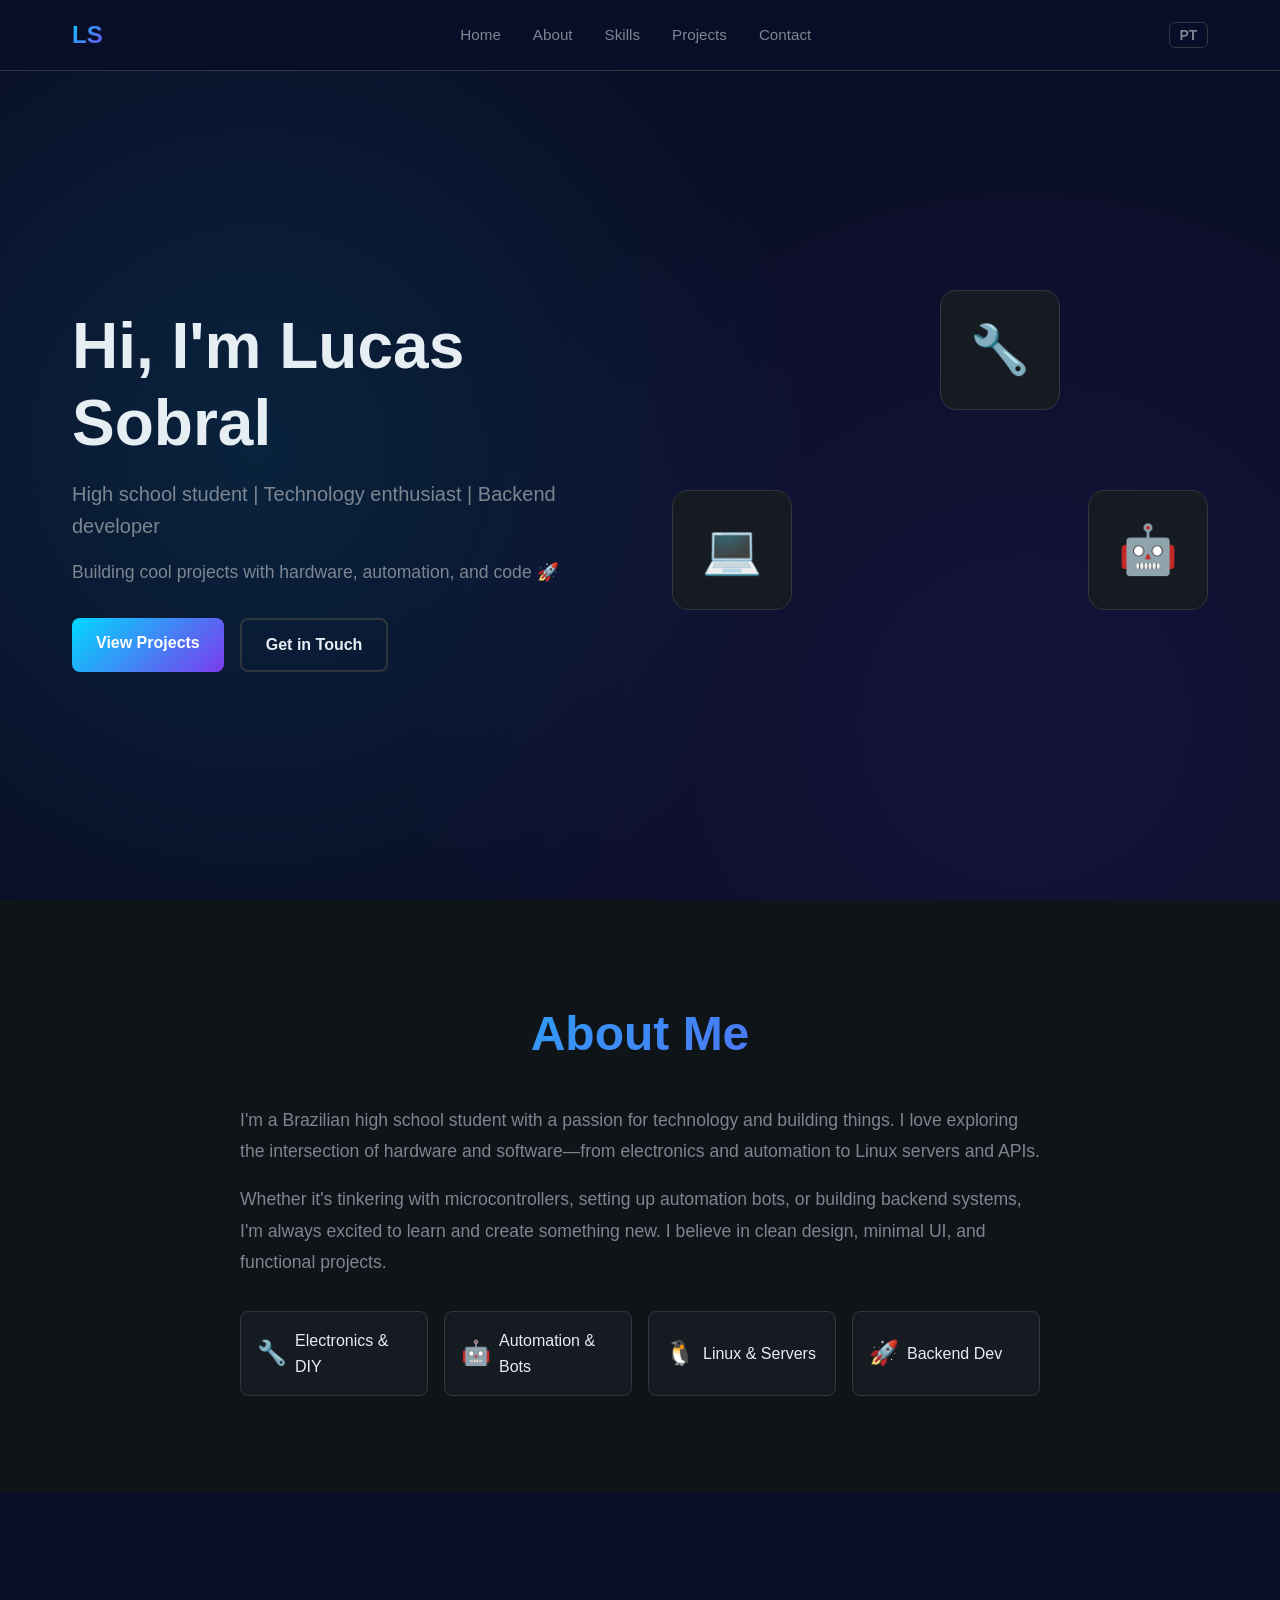
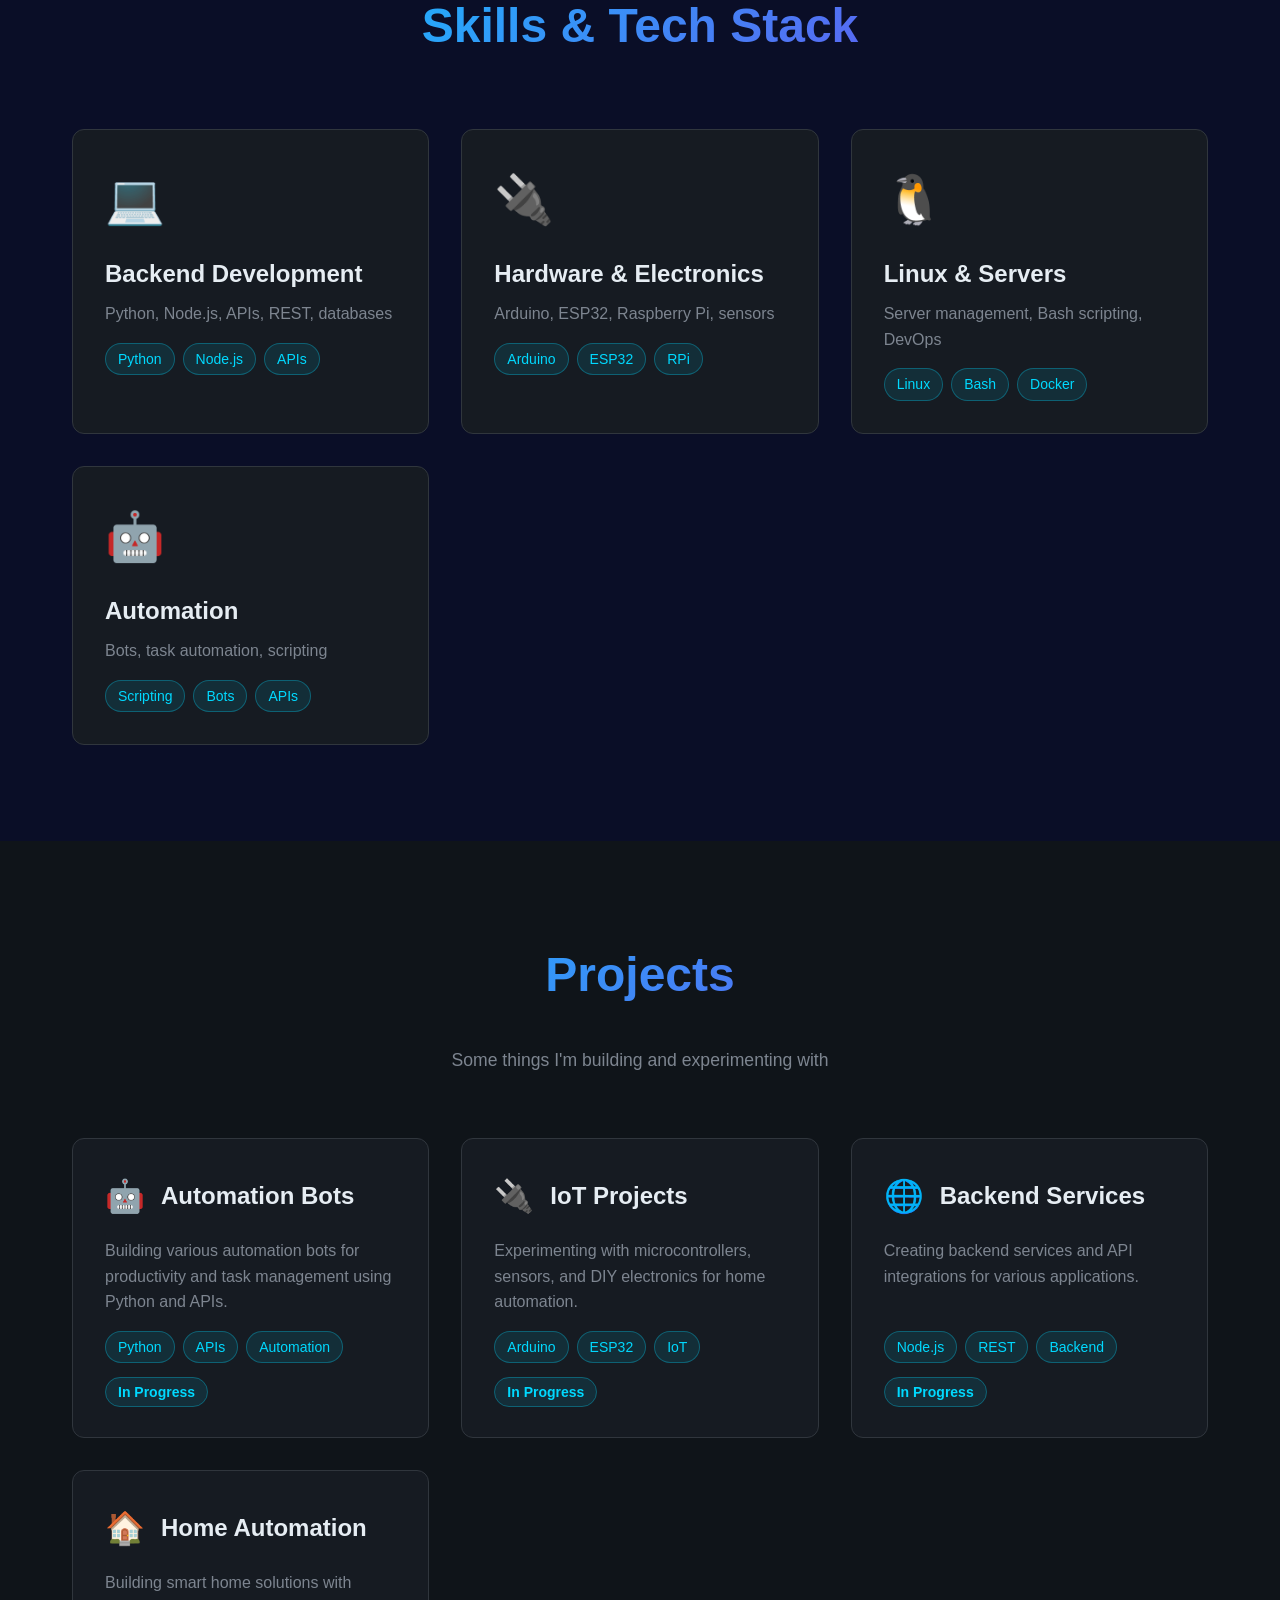
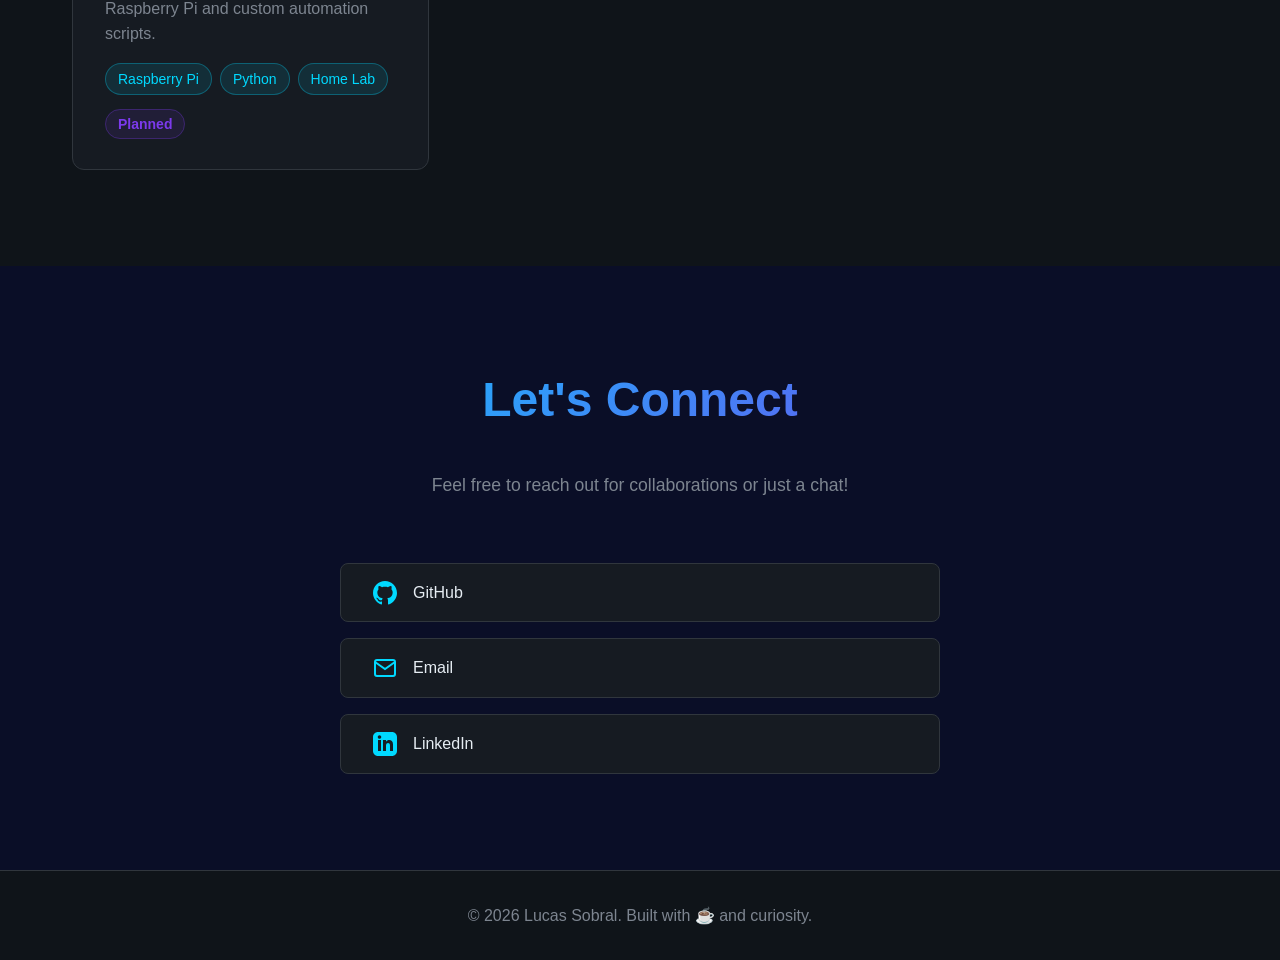
==== commit 0a44a1ef: "Add PT-BR translation with automatic language detection Co-authored-by: lucassobralofc <123247947+lu" ====
--- a/index.html
+++ b/index.html
@@ -1,5 +1,5 @@
 <!DOCTYPE html>
-<html lang="en">
+<html lang="en" id="htmlRoot">
 <head>
     <meta charset="UTF-8">
     <meta name="viewport" content="width=device-width, initial-scale=1.0">
@@ -14,12 +14,13 @@
         <div class="container nav-container">
             <a href="#" class="logo">LS</a>
             <ul class="nav-menu" id="navMenu">
-                <li><a href="#home" class="nav-link">Home</a></li>
-                <li><a href="#about" class="nav-link">About</a></li>
-                <li><a href="#skills" class="nav-link">Skills</a></li>
-                <li><a href="#projects" class="nav-link">Projects</a></li>
-                <li><a href="#contact" class="nav-link">Contact</a></li>
+                <li><a href="#home" class="nav-link" data-i18n="nav.home">Home</a></li>
+                <li><a href="#about" class="nav-link" data-i18n="nav.about">About</a></li>
+                <li><a href="#skills" class="nav-link" data-i18n="nav.skills">Skills</a></li>
+                <li><a href="#projects" class="nav-link" data-i18n="nav.projects">Projects</a></li>
+                <li><a href="#contact" class="nav-link" data-i18n="nav.contact">Contact</a></li>
             </ul>
+            <button class="lang-toggle" id="langToggle" aria-label="Toggle language">PT</button>
             <button class="hamburger" id="hamburger">
                 <span></span>
                 <span></span>
@@ -35,15 +36,15 @@
                 <h1 class="hero-title">
                     Hi, I'm <span class="gradient-text">Lucas Sobral</span>
                 </h1>
-                <p class="hero-subtitle">
+                <p class="hero-subtitle" data-i18n="hero.subtitle">
                     High school student | Technology enthusiast | Backend developer
                 </p>
-                <p class="hero-description">
+                <p class="hero-description" data-i18n="hero.description">
                     Building cool projects with hardware, automation, and code 🚀
                 </p>
                 <div class="hero-buttons">
-                    <a href="#projects" class="btn btn-primary">View Projects</a>
-                    <a href="#contact" class="btn btn-secondary">Get in Touch</a>
+                    <a href="#projects" class="btn btn-primary" data-i18n="hero.viewProjects">View Projects</a>
+                    <a href="#contact" class="btn btn-secondary" data-i18n="hero.getInTouch">Get in Touch</a>
                 </div>
             </div>
             <div class="hero-image">
@@ -63,15 +64,15 @@
     <!-- About Section -->
     <section id="about" class="about">
         <div class="container">
-            <h2 class="section-title">About Me</h2>
+            <h2 class="section-title" data-i18n="about.title">About Me</h2>
             <div class="about-content">
                 <div class="about-text">
-                    <p>
+                    <p data-i18n="about.p1">
                         I'm a Brazilian high school student with a passion for technology and building things. 
                         I love exploring the intersection of hardware and software—from electronics and automation 
                         to Linux servers and APIs.
                     </p>
-                    <p>
+                    <p data-i18n="about.p2">
                         Whether it's tinkering with microcontrollers, setting up automation bots, or building backend 
                         systems, I'm always excited to learn and create something new. I believe in clean design, 
                         minimal UI, and functional projects.
@@ -79,19 +80,19 @@
                     <div class="about-highlights">
                         <div class="highlight-item">
                             <span class="highlight-icon">🔧</span>
-                            <span>Electronics & DIY</span>
+                            <span data-i18n="about.electronics">Electronics & DIY</span>
                         </div>
                         <div class="highlight-item">
                             <span class="highlight-icon">🤖</span>
-                            <span>Automation & Bots</span>
+                            <span data-i18n="about.automation">Automation & Bots</span>
                         </div>
                         <div class="highlight-item">
                             <span class="highlight-icon">🐧</span>
-                            <span>Linux & Servers</span>
+                            <span data-i18n="about.linux">Linux & Servers</span>
                         </div>
                         <div class="highlight-item">
                             <span class="highlight-icon">🚀</span>
-                            <span>Backend Dev</span>
+                            <span data-i18n="about.backend">Backend Dev</span>
                         </div>
                     </div>
                 </div>
@@ -102,12 +103,12 @@
     <!-- Skills Section -->
     <section id="skills" class="skills">
         <div class="container">
-            <h2 class="section-title">Skills & Tech Stack</h2>
+            <h2 class="section-title" data-i18n="skills.title">Skills & Tech Stack</h2>
             <div class="skills-grid">
                 <div class="skill-card">
                     <div class="skill-icon">💻</div>
-                    <h3>Backend Development</h3>
-                    <p>Python, Node.js, APIs, REST, databases</p>
+                    <h3 data-i18n="skills.backend.title">Backend Development</h3>
+                    <p data-i18n="skills.backend.desc">Python, Node.js, APIs, REST, databases</p>
                     <div class="skill-tags">
                         <span class="tag">Python</span>
                         <span class="tag">Node.js</span>
@@ -116,8 +117,8 @@
                 </div>
                 <div class="skill-card">
                     <div class="skill-icon">🔌</div>
-                    <h3>Hardware & Electronics</h3>
-                    <p>Arduino, ESP32, Raspberry Pi, sensors</p>
+                    <h3 data-i18n="skills.hardware.title">Hardware & Electronics</h3>
+                    <p data-i18n="skills.hardware.desc">Arduino, ESP32, Raspberry Pi, sensors</p>
                     <div class="skill-tags">
                         <span class="tag">Arduino</span>
                         <span class="tag">ESP32</span>
@@ -126,8 +127,8 @@
                 </div>
                 <div class="skill-card">
                     <div class="skill-icon">🐧</div>
-                    <h3>Linux & Servers</h3>
-                    <p>Server management, Bash scripting, DevOps</p>
+                    <h3 data-i18n="skills.linux.title">Linux & Servers</h3>
+                    <p data-i18n="skills.linux.desc">Server management, Bash scripting, DevOps</p>
                     <div class="skill-tags">
                         <span class="tag">Linux</span>
                         <span class="tag">Bash</span>
@@ -136,8 +137,8 @@
                 </div>
                 <div class="skill-card">
                     <div class="skill-icon">🤖</div>
-                    <h3>Automation</h3>
-                    <p>Bots, task automation, scripting</p>
+                    <h3 data-i18n="skills.automation.title">Automation</h3>
+                    <p data-i18n="skills.automation.desc">Bots, task automation, scripting</p>
                     <div class="skill-tags">
                         <span class="tag">Scripting</span>
                         <span class="tag">Bots</span>
@@ -151,15 +152,15 @@
     <!-- Projects Section -->
     <section id="projects" class="projects">
         <div class="container">
-            <h2 class="section-title">Projects</h2>
-            <p class="section-subtitle">Some things I'm building and experimenting with</p>
+            <h2 class="section-title" data-i18n="projects.title">Projects</h2>
+            <p class="section-subtitle" data-i18n="projects.subtitle">Some things I'm building and experimenting with</p>
             <div class="projects-grid">
                 <div class="project-card">
                     <div class="project-header">
                         <span class="project-icon">🤖</span>
-                        <h3>Automation Bots</h3>
-                    </div>
-                    <p class="project-description">
+                        <h3 data-i18n="projects.bots.title">Automation Bots</h3>
+                    </div>
+                    <p class="project-description" data-i18n="projects.bots.desc">
                         Building various automation bots for productivity and task management using Python and APIs.
                     </p>
                     <div class="project-tags">
@@ -168,15 +169,15 @@
                         <span class="tag">Automation</span>
                     </div>
                     <div class="project-status">
-                        <span class="status-badge in-progress">In Progress</span>
+                        <span class="status-badge in-progress" data-i18n="status.inProgress">In Progress</span>
                     </div>
                 </div>
                 <div class="project-card">
                     <div class="project-header">
                         <span class="project-icon">🔌</span>
-                        <h3>IoT Projects</h3>
-                    </div>
-                    <p class="project-description">
+                        <h3 data-i18n="projects.iot.title">IoT Projects</h3>
+                    </div>
+                    <p class="project-description" data-i18n="projects.iot.desc">
                         Experimenting with microcontrollers, sensors, and DIY electronics for home automation.
                     </p>
                     <div class="project-tags">
@@ -185,15 +186,15 @@
                         <span class="tag">IoT</span>
                     </div>
                     <div class="project-status">
-                        <span class="status-badge in-progress">In Progress</span>
+                        <span class="status-badge in-progress" data-i18n="status.inProgress">In Progress</span>
                     </div>
                 </div>
                 <div class="project-card">
                     <div class="project-header">
                         <span class="project-icon">🌐</span>
-                        <h3>Backend Services</h3>
-                    </div>
-                    <p class="project-description">
+                        <h3 data-i18n="projects.services.title">Backend Services</h3>
+                    </div>
+                    <p class="project-description" data-i18n="projects.services.desc">
                         Creating backend services and API integrations for various applications.
                     </p>
                     <div class="project-tags">
@@ -202,15 +203,15 @@
                         <span class="tag">Backend</span>
                     </div>
                     <div class="project-status">
-                        <span class="status-badge in-progress">In Progress</span>
+                        <span class="status-badge in-progress" data-i18n="status.inProgress">In Progress</span>
                     </div>
                 </div>
                 <div class="project-card">
                     <div class="project-header">
                         <span class="project-icon">🏠</span>
-                        <h3>Home Automation</h3>
-                    </div>
-                    <p class="project-description">
+                        <h3 data-i18n="projects.home.title">Home Automation</h3>
+                    </div>
+                    <p class="project-description" data-i18n="projects.home.desc">
                         Building smart home solutions with Raspberry Pi and custom automation scripts.
                     </p>
                     <div class="project-tags">
@@ -219,7 +220,7 @@
                         <span class="tag">Home Lab</span>
                     </div>
                     <div class="project-status">
-                        <span class="status-badge planned">Planned</span>
+                        <span class="status-badge planned" data-i18n="status.planned">Planned</span>
                     </div>
                 </div>
             </div>
@@ -229,8 +230,8 @@
     <!-- Contact Section -->
     <section id="contact" class="contact">
         <div class="container">
-            <h2 class="section-title">Let's Connect</h2>
-            <p class="section-subtitle">Feel free to reach out for collaborations or just a chat!</p>
+            <h2 class="section-title" data-i18n="contact.title">Let's Connect</h2>
+            <p class="section-subtitle" data-i18n="contact.subtitle">Feel free to reach out for collaborations or just a chat!</p>
             <div class="contact-content">
                 <div class="contact-links">
                     <a href="https://github.com/lucassobralofc" target="_blank" class="contact-link">
@@ -260,7 +261,7 @@
     <!-- Footer -->
     <footer class="footer">
         <div class="container">
-            <p>&copy; 2026 Lucas Sobral. Built with ☕ and curiosity.</p>
+            <p data-i18n="footer.text">&copy; 2026 Lucas Sobral. Built with ☕ and curiosity.</p>
         </div>
     </footer>
 
--- a/styles.css
+++ b/styles.css
@@ -120,6 +120,24 @@
 
 .nav-link:hover::after {
     width: 100%;
+}
+
+.lang-toggle {
+    background: transparent;
+    border: 1px solid var(--border-color);
+    color: var(--text-secondary);
+    font-size: 0.875rem;
+    font-weight: 600;
+    padding: 0.25rem 0.6rem;
+    border-radius: 6px;
+    cursor: pointer;
+    transition: var(--transition);
+    font-family: var(--font-primary);
+}
+
+.lang-toggle:hover {
+    border-color: var(--accent-primary);
+    color: var(--text-primary);
 }
 
 .hamburger {
